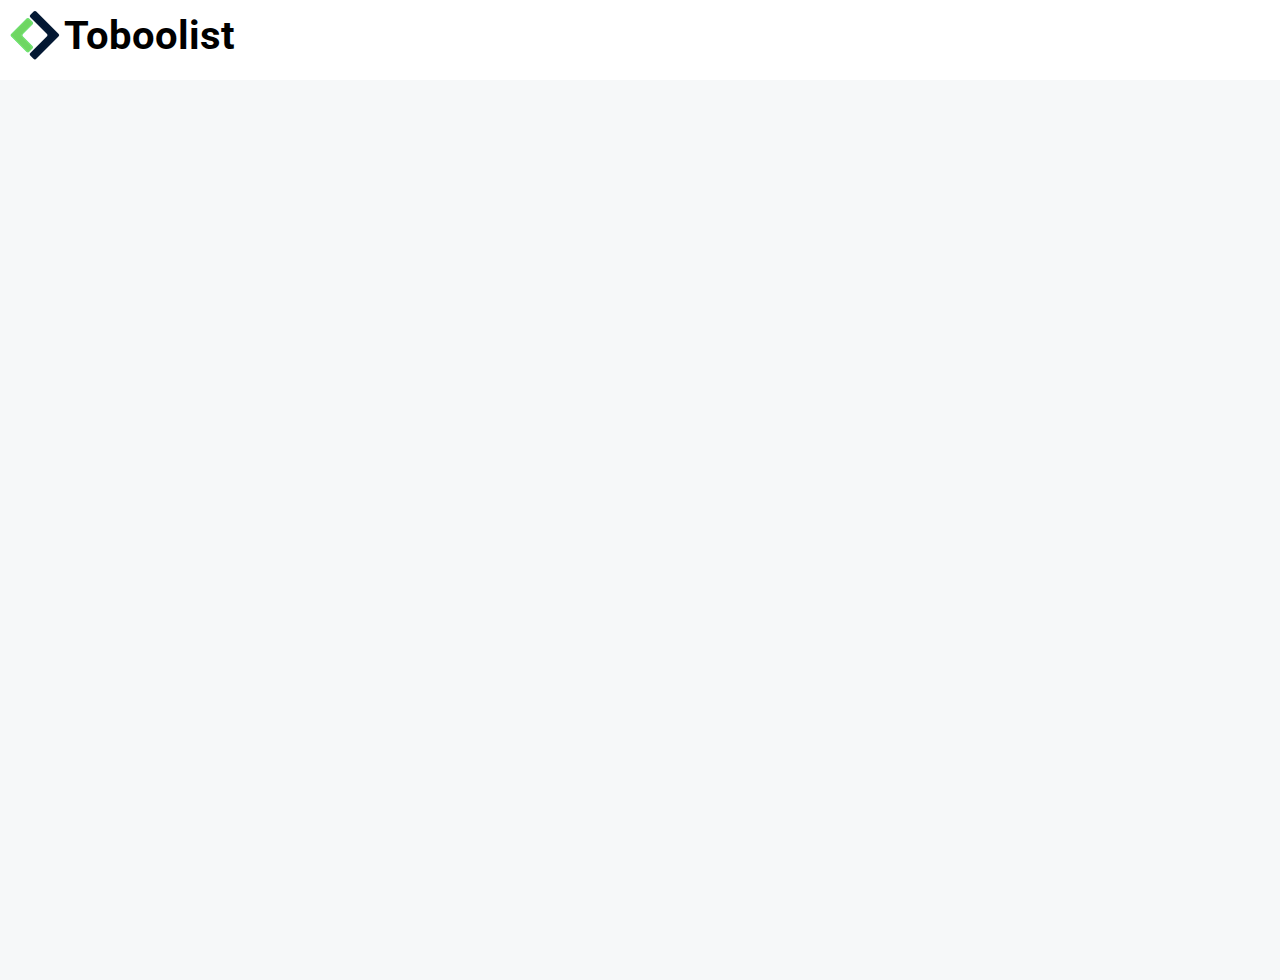
==== correzione/index.html @ 1171f67c "redo main" ====
<!DOCTYPE html>
<html lang="en">
<head>
  <meta charset="UTF-8">
  <meta http-equiv="X-UA-Compatible" content="IE=edge">
  <meta name="viewport" content="width=device-width, initial-scale=1.0">
  <!-- CSS LINK -->
  <link rel="stylesheet" href="assets/css/style.css">
  <!-- FONT GOOGLE -->
  <link rel="preconnect" href="https://fonts.googleapis.com">
  <link rel="preconnect" href="https://fonts.gstatic.com" crossorigin>
  <link href="https://fonts.googleapis.com/css2?family=Roboto&display=swap" rel="stylesheet">

  <link rel="preconnect" href="https://fonts.googleapis.com">
  <link rel="preconnect" href="https://fonts.gstatic.com" crossorigin>
  <link href="https://fonts.googleapis.com/css2?family=Roboto:wght@700&display=swap" rel="stylesheet">
  <!-- TITLE -->
  <title>HTML CSS Toboolist</title>
</head>

<body>

  <header>

    <img id="logo" src="assets/img/Logo.png" alt="Logo Toboolist">
   
    <span id="logo-text">Toboolist</span>
    
  </header>

  <main>

    <div class="container">

      <!-- TOP SECTION -->
      
      <!-- /TOP SECTION -->


      
      <!-- BOTTOM SECTION -->
      
      <!-- /BOTTOM SECTION -->

    </div>

  </main>
  
</body>
</html>
---- correzione/assets/css/style.css ----
*{
  margin: 0;
  padding: 0;
  box-sizing: border-box;
  font-family: 'Roboto', sans-serif;
}

body{
  background-color: rgb(246, 248, 249);
}

header{
  width: 100%;
  height: 80px;
  padding: 10px;
  background-color: white;
}

#logo{
  vertical-align: middle;
}

#logo-text{
  font-size: 40px;
  font-weight: bold;
  vertical-align: middle;
}

main{
  height: 100vh;
  padding-top: 40px;
}

.container{
  width: 80%;
  margin: 0 auto;
  background-color: white;
  border-radius: 10px;
}
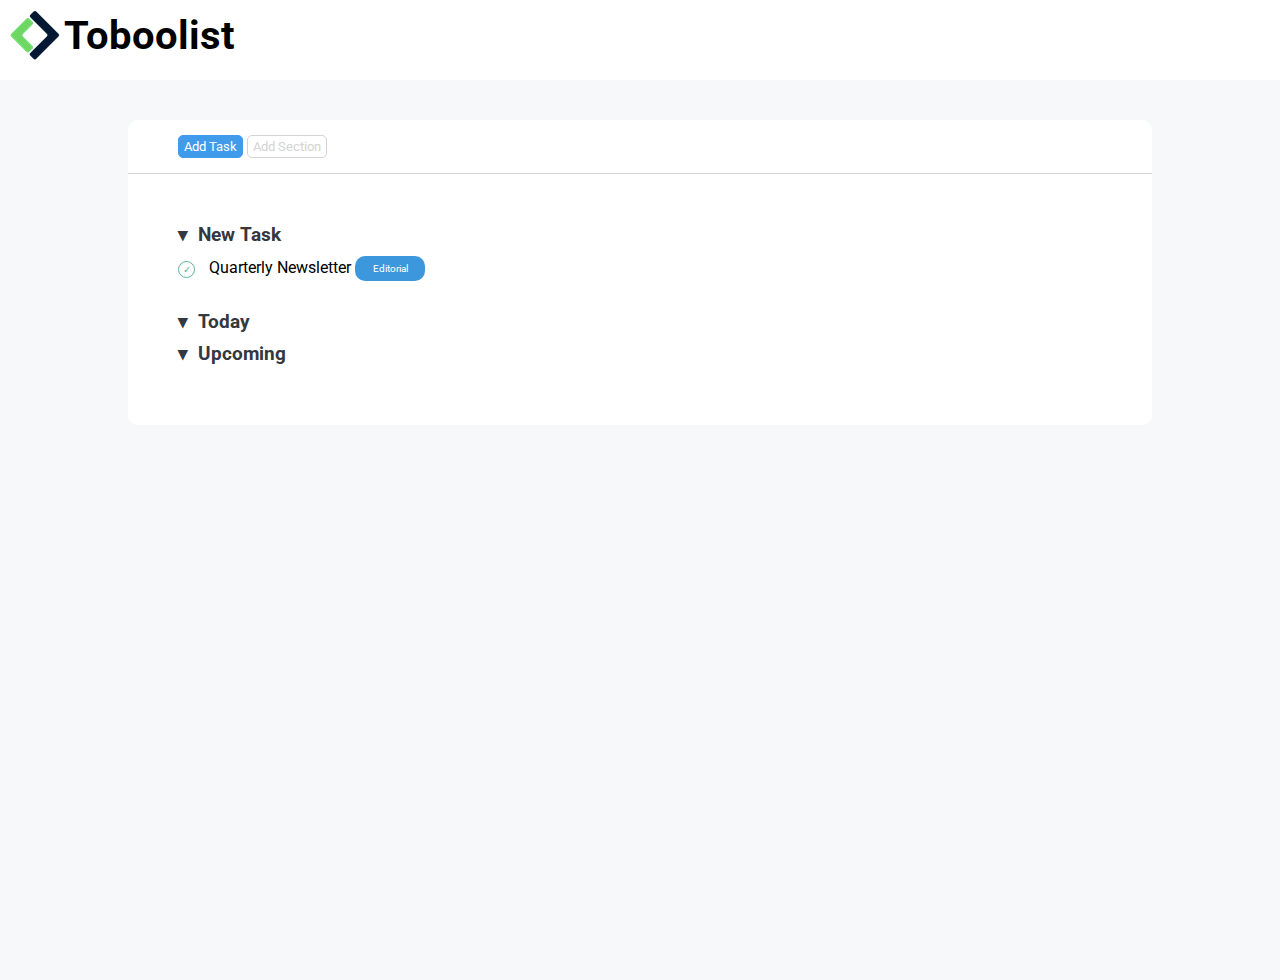
==== commit 61349104: "task and tag style" ====
--- a/correzione/index.html
+++ b/correzione/index.html
@@ -34,11 +34,44 @@
 
       <!-- TOP SECTION -->
       
+      <div class="top">
+
+        <button class="btn task">Add Task</button>
+        <button class="btn section">Add Section</button>
+
+      </div>
+
       <!-- /TOP SECTION -->
 
 
       
       <!-- BOTTOM SECTION -->
+
+      <div class="bottom">
+
+        <ul>
+          <li>
+          
+            <h3>New Task</h3>
+            
+            <ul>
+              <li class="task check tag editorial">
+                Quarterly Newsletter
+              </li>
+            </ul>
+          
+          </li>
+          
+          <li>
+          
+            <h3>Today</h3>
+          
+          </li>
+          
+          <li><h3>Upcoming</h3></li>
+        </ul>
+
+      </div>
       
       <!-- /BOTTOM SECTION -->
 
--- a/correzione/assets/css/style.css
+++ b/correzione/assets/css/style.css
@@ -27,7 +27,7 @@
 }
 
 main{
-  height: 100vh;
+  height: 100vh; /* da togliere */
   padding-top: 40px;
 }
 
@@ -38,3 +38,77 @@
   border-radius: 10px;
 }
 
+.top{
+  padding: 15px 50px ;
+  border-bottom: 1px solid lightgray;
+}
+
+.btn{
+  padding: 3px 5px;
+  border-radius: 5px;
+}
+
+.btn.task{
+  color: white;
+  background-color: #409CEB;
+  border: 1px solid #409CEB;
+}
+
+.btn.section{
+  color: lightgray;
+  background-color: white;
+  border: 1px solid lightgray;
+}
+
+.bottom{
+  padding: 50px 50px;
+}
+
+.bottom ul li{
+  list-style: none;
+}
+
+.bottom ul li h3::before{
+  content:'\25BE';
+  padding-right: 10px;
+}
+
+.bottom ul li h3{
+  color: #343840;
+  margin-bottom: 10px;
+}
+
+.bottom li.task{
+  margin-bottom: 30px;
+}
+
+li.task.check::before{
+  content: '\2713';
+  display: inline-block;
+  width: 15px;
+  height: 15px;
+  font-size: 10px;
+  text-align: center;
+  line-height: 15px;
+  color: #59B599;
+  border: 1px solid #59B599;
+  border-radius: 50%;
+  margin-right: 10px;
+}
+
+.tag::after{
+  display: inline-block;
+  width: 70px;
+  height: 25px;
+  font-size: 10px;
+  line-height: 25px;
+  text-align: center;
+  color: white;
+  border-radius: 10px;
+  vertical-align: middle;
+}
+
+li.task.editorial::after{
+  content: "Editorial";
+  background-color: #3D97DC;
+}
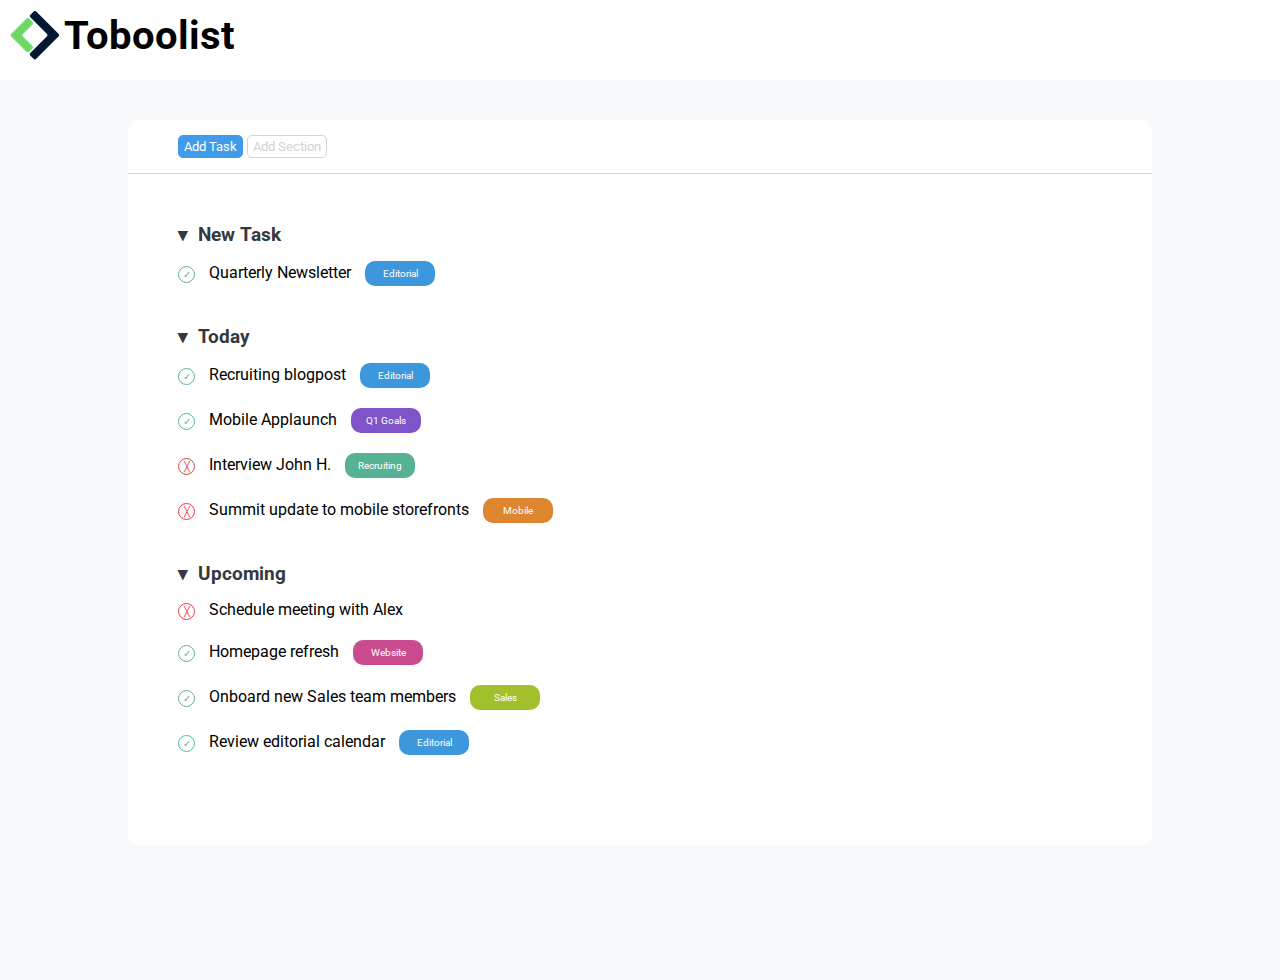
==== commit 5240e05e: "task spacing fix" ====
--- a/correzione/index.html
+++ b/correzione/index.html
@@ -50,7 +50,7 @@
       <div class="bottom">
 
         <ul>
-          <li>
+          <li class="task-space">
           
             <h3>New Task</h3>
             
@@ -62,13 +62,53 @@
           
           </li>
           
-          <li>
+          <li class="task-space">
           
             <h3>Today</h3>
+
+            <ul>
+              <li class="task check tag editorial">
+                Recruiting blogpost
+              </li>
+
+              <li class="task check tag goals">
+                Mobile Applaunch
+              </li>
+
+              <li class="task delete tag recruiting">
+                Interview John H.
+              </li>
+
+              <li class="task delete tag mobile">
+                Summit update to mobile storefronts
+              </li>
+            </ul>
           
           </li>
           
-          <li><h3>Upcoming</h3></li>
+          <li class="task-space">
+            
+            <h3>Upcoming</h3>
+          
+            <ul>
+              <li class="task delete tag">
+                Schedule meeting with Alex
+              </li>
+
+              <li class="task check tag website">
+                Homepage refresh
+              </li>
+
+              <li class="task check tag sales">
+                Onboard new Sales team members
+              </li>
+
+              <li class="task check tag editorial">
+                Review editorial calendar
+              </li>
+            </ul>
+
+          </li>
         </ul>
 
       </div>
--- a/correzione/assets/css/style.css
+++ b/correzione/assets/css/style.css
@@ -75,25 +75,38 @@
 
 .bottom ul li h3{
   color: #343840;
-  margin-bottom: 10px;
+  margin-bottom: 15px;
 }
 
-.bottom li.task{
-  margin-bottom: 30px;
+.task-space{
+  margin-bottom: 40px;
 }
 
-li.task.check::before{
-  content: '\2713';
+li.task::before{
   display: inline-block;
   width: 15px;
   height: 15px;
   font-size: 10px;
   text-align: center;
   line-height: 15px;
+  border-radius: 50%;
+  margin-right: 10px;
+}
+
+li.task.check::before{
+  content: '\2713';
   color: #59B599;
   border: 1px solid #59B599;
-  border-radius: 50%;
-  margin-right: 10px;
+}
+
+li.task.delete::before{
+  content: '\2573';
+  color: #E14346;
+  border: 1px solid #E14346;
+}
+
+li.task{
+  margin-bottom: 20px;
 }
 
 .tag::after{
@@ -106,9 +119,35 @@
   color: white;
   border-radius: 10px;
   vertical-align: middle;
+  margin-left: 10px;
 }
 
 li.task.editorial::after{
   content: "Editorial";
   background-color: #3D97DC;
 }
+
+li.task.goals::after{
+  content: "Q1 Goals";
+  background-color: #7E54C8;
+}
+
+li.task.recruiting::after{
+  content: "Recruiting";
+  background-color: #56B195;
+}
+
+li.task.mobile::after{
+  content: "Mobile";
+  background-color: #DE852F;
+}
+
+li.task.website::after{
+  content: "Website";
+  background-color: #CA4C90;
+}
+
+li.task.sales::after{
+  content: "Sales";
+  background-color: #A2C02B;
+}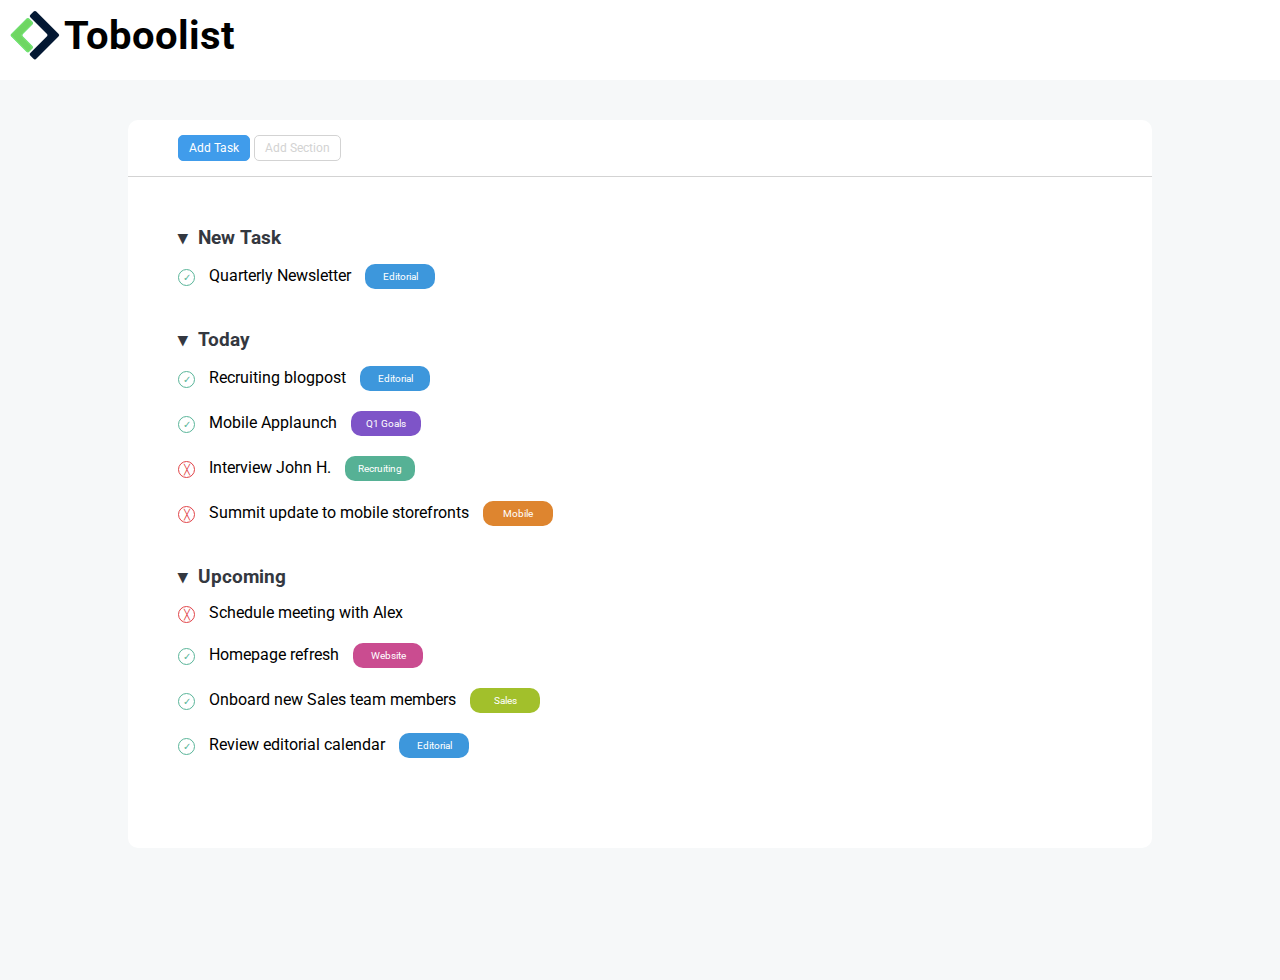
==== commit be36762c: "comment html" ====
--- a/correzione/index.html
+++ b/correzione/index.html
@@ -50,6 +50,8 @@
       <div class="bottom">
 
         <ul>
+
+          <!-- 1a TASK -->
           <li class="task-space">
           
             <h3>New Task</h3>
@@ -61,7 +63,9 @@
             </ul>
           
           </li>
+          <!-- /1a TASK -->
           
+          <!-- 2a TASK -->
           <li class="task-space">
           
             <h3>Today</h3>
@@ -85,7 +89,9 @@
             </ul>
           
           </li>
+          <!-- /2a TASK -->
           
+          <!-- 3a TASK -->
           <li class="task-space">
             
             <h3>Upcoming</h3>
@@ -109,6 +115,8 @@
             </ul>
 
           </li>
+          <!-- /3a TASK -->
+
         </ul>
 
       </div>
--- a/correzione/assets/css/style.css
+++ b/correzione/assets/css/style.css
@@ -44,7 +44,8 @@
 }
 
 .btn{
-  padding: 3px 5px;
+  font-size: 12px;
+  padding: 5px 10px;
   border-radius: 5px;
 }
 
